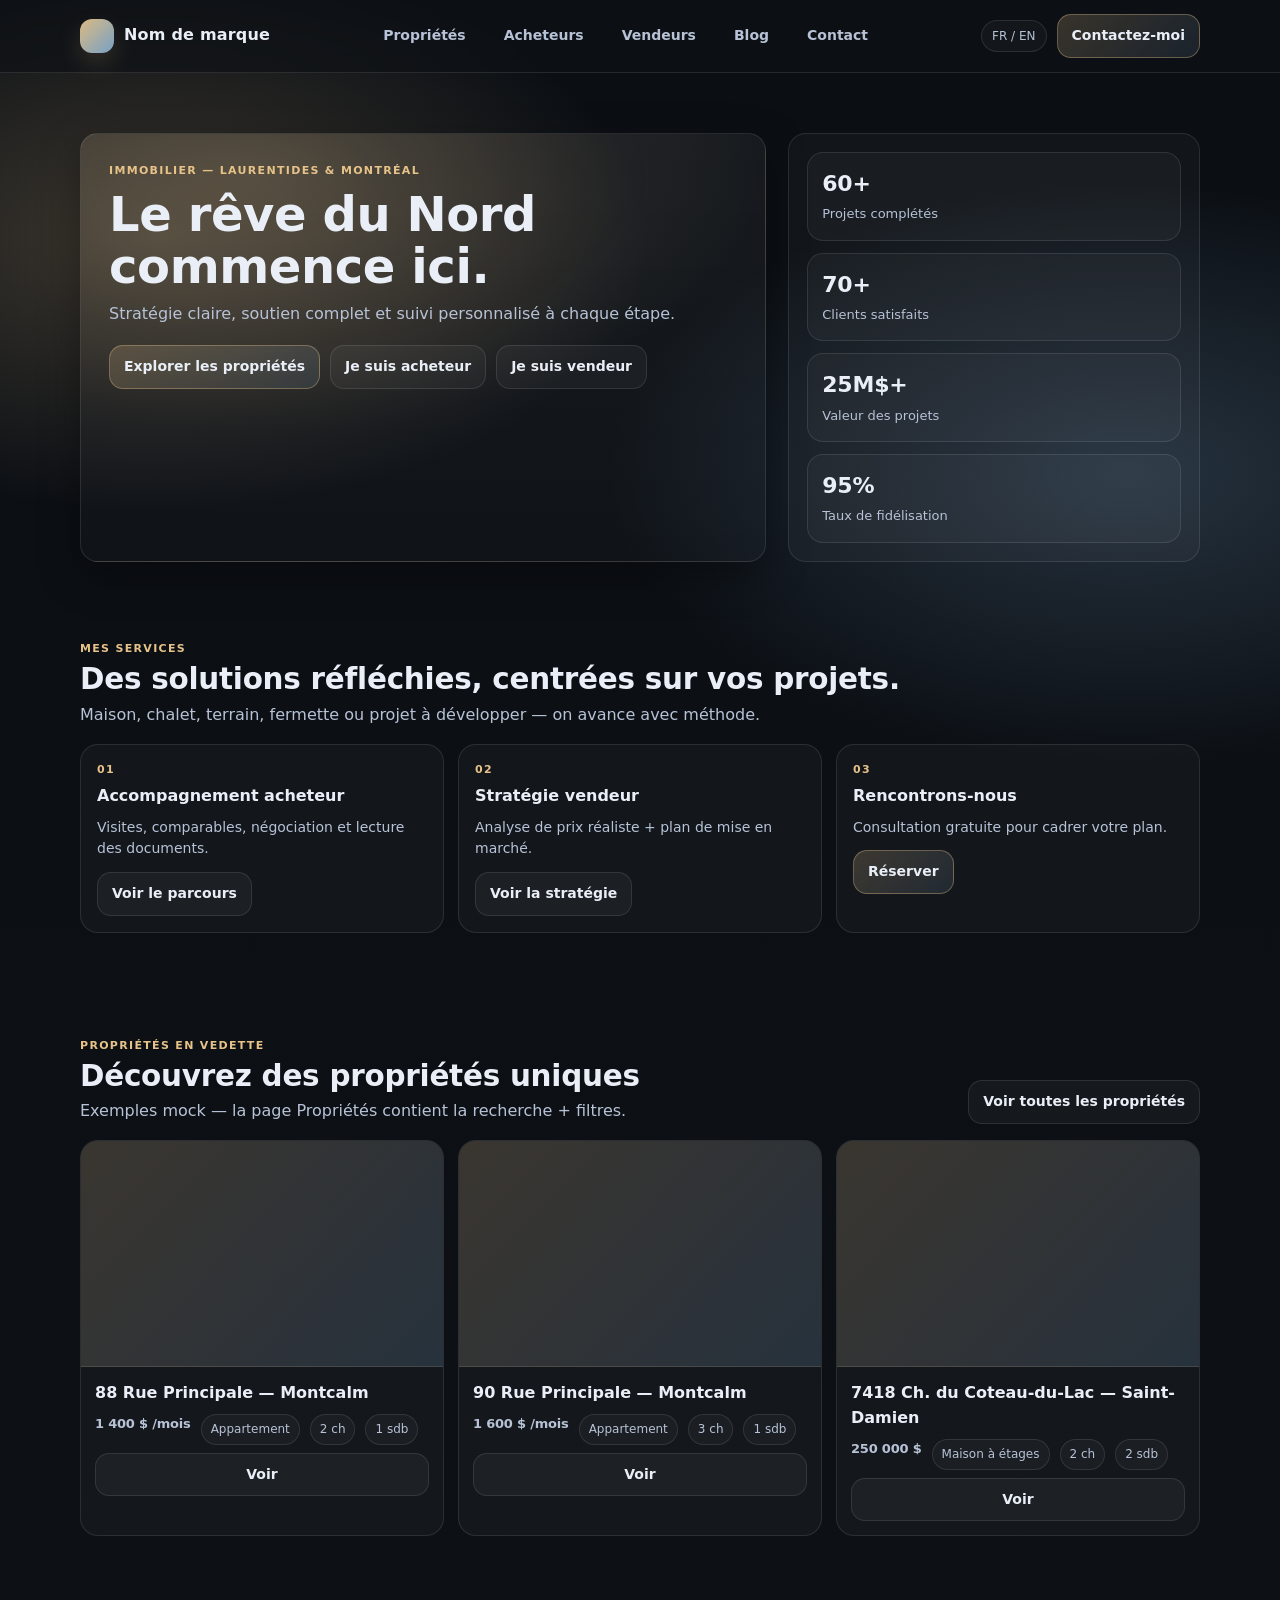
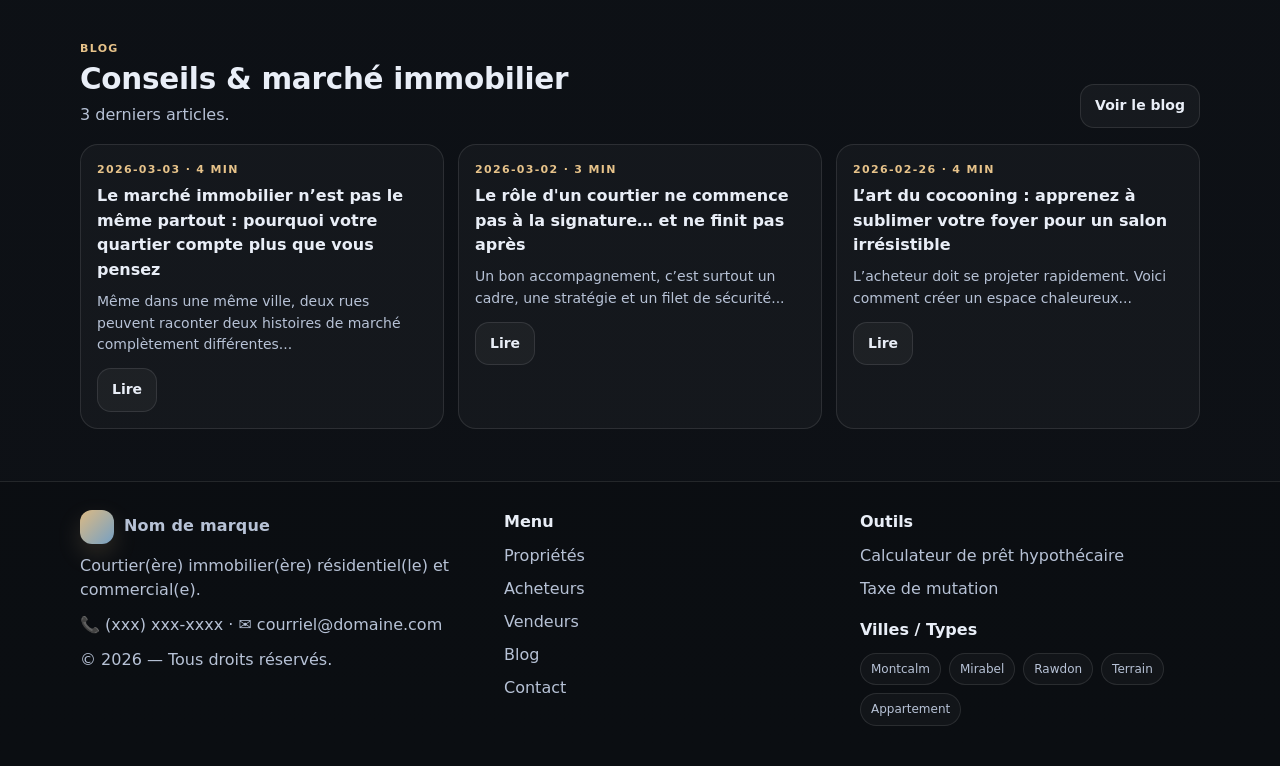
==== index.html @ 5472fef8 "commit initiale" ====
<!doctype html>
<html lang="fr">
<head>
  <meta charset="utf-8" />
  <meta name="viewport" content="width=device-width, initial-scale=1" />
  <title>Nom de marque | Accueil</title>
  <link rel="stylesheet" href="assets/styles.css" />
</head>
<body>
<header>
  <div class="container">
    <div class="nav">
      <a class="brand" href="index.html"><span class="logo" aria-hidden="true"></span><span>Nom de marque</span></a>

      <nav class="navlinks" aria-label="Navigation principale">
        <a href="proprietes.html">Propriétés</a>
        <a href="acheteurs.html">Acheteurs</a>
        <a href="vendeurs.html">Vendeurs</a>
        <a href="blog.html">Blog</a>
        <a href="contact.html">Contact</a>
      </nav>

      <div class="nav-cta">
        <span class="chip">FR / EN</span>
        <a class="btn primary" href="contact.html">Contactez-moi</a>
        <button class="burger" id="burger" aria-label="Ouvrir le menu">☰</button>
      </div>
    </div>

    <div class="mobilemenu" id="mobilemenu" aria-label="Menu mobile">
      <a href="proprietes.html">Propriétés</a>
      <a href="acheteurs.html">Acheteurs</a>
      <a href="vendeurs.html">Vendeurs</a>
      <a href="blog.html">Blog</a>
      <a href="contact.html">Contact</a>
    </div>
  </div>
</header>

<main class="container">

  <section class="hero">
    <div class="hero-grid">
      <div class="hero-card">
        <div class="kicker">Immobilier — Laurentides & Montréal</div>
        <h1>Le rêve du Nord commence ici.</h1>
        <p>Stratégie claire, soutien complet et suivi personnalisé à chaque étape.</p>

        <div class="hero-actions">
          <a class="btn primary" href="proprietes.html">Explorer les propriétés</a>
          <a class="btn" href="acheteurs.html">Je suis acheteur</a>
          <a class="btn" href="vendeurs.html">Je suis vendeur</a>
        </div>
      </div>

      <aside class="hero-side">
        <div class="mini"><strong>60+</strong><span>Projets complétés</span></div>
        <div class="mini"><strong>70+</strong><span>Clients satisfaits</span></div>
        <div class="mini"><strong>25M$+</strong><span>Valeur des projets</span></div>
        <div class="mini"><strong>95%</strong><span>Taux de fidélisation</span></div>
      </aside>
    </div>
  </section>

  <section>
    <div class="section-title">
      <div>
        <div class="kicker">Mes services</div>
        <h2>Des solutions réfléchies, centrées sur vos projets.</h2>
        <p>Maison, chalet, terrain, fermette ou projet à développer — on avance avec méthode.</p>
      </div>
    </div>

    <div class="grid-3">
      <div class="card">
        <div class="kicker">01</div>
        <h3>Accompagnement acheteur</h3>
        <p>Visites, comparables, négociation et lecture des documents.</p>
        <div style="margin-top:12px;"><a class="btn" href="acheteurs.html">Voir le parcours</a></div>
      </div>
      <div class="card">
        <div class="kicker">02</div>
        <h3>Stratégie vendeur</h3>
        <p>Analyse de prix réaliste + plan de mise en marché.</p>
        <div style="margin-top:12px;"><a class="btn" href="vendeurs.html">Voir la stratégie</a></div>
      </div>
      <div class="card">
        <div class="kicker">03</div>
        <h3>Rencontrons-nous</h3>
        <p>Consultation gratuite pour cadrer votre plan.</p>
        <div style="margin-top:12px;"><a class="btn primary" href="contact.html">Réserver</a></div>
      </div>
    </div>
  </section>

  <section>
    <div class="section-title">
      <div>
        <div class="kicker">Propriétés en vedette</div>
        <h2>Découvrez des propriétés uniques</h2>
        <p>Exemples mock — la page Propriétés contient la recherche + filtres.</p>
      </div>
      <a class="btn" href="proprietes.html">Voir toutes les propriétés</a>
    </div>

    <div class="grid-3" id="featured"></div>
  </section>

  <section>
    <div class="section-title">
      <div>
        <div class="kicker">Blog</div>
        <h2>Conseils & marché immobilier</h2>
        <p>3 derniers articles.</p>
      </div>
      <a class="btn" href="blog.html">Voir le blog</a>
    </div>
    <div class="grid-3" id="latestPosts"></div>
  </section>

</main>
<footer>
  <div class="container">
    <div class="footer-grid">
      <div>
        <div class="brand"><span class="logo" aria-hidden="true"></span><span>Nom de marque</span></div>
        <p style="margin-top:10px;">Courtier(ère) immobilier(ère) résidentiel(le) et commercial(e).</p>
        <p style="margin-top:10px;">📞 (xxx) xxx-xxxx · ✉️ courriel@domaine.com</p>
        <p style="margin-top:10px;">© <span id="year"></span> — Tous droits réservés.</p>
      </div>

      <div>
        <h4>Menu</h4>
        <div class="footer-links">
          <a href="proprietes.html">Propriétés</a>
          <a href="acheteurs.html">Acheteurs</a>
          <a href="vendeurs.html">Vendeurs</a>
          <a href="blog.html">Blog</a>
          <a href="contact.html">Contact</a>
        </div>
      </div>

      <div>
        <h4>Outils</h4>
        <div class="footer-links">
          <a href="#" target="_blank" rel="noreferrer">Calculateur de prêt hypothécaire</a>
          <a href="#" target="_blank" rel="noreferrer">Taxe de mutation</a>
        </div>

        <h4 style="margin-top:16px;">Villes / Types</h4>
        <div class="pills">
          <a href="proprietes.html?city=Montcalm">Montcalm</a>
          <a href="proprietes.html?city=Mirabel">Mirabel</a>
          <a href="proprietes.html?city=Rawdon">Rawdon</a>
          <a href="proprietes.html?type=Terrain">Terrain</a>
          <a href="proprietes.html?type=Appartement">Appartement</a>
        </div>
      </div>
    </div>
  </div>
</footer>


<script type="module">
  import "./assets/main.js";
  import { LISTINGS } from "./data/listings.js";
  import { POSTS } from "./data/posts.js";
  import { money } from "./assets/main.js";

  // Featured listings (3)
  const featured = LISTINGS.slice(0,3);
  const el = document.getElementById("featured");
  el.innerHTML = featured.map(l => `
    <article class="card listing">
      <div class="thumb" aria-label="Photo propriété (placeholder)"></div>
      <div class="listing-body">
        <strong>${l.title} — ${l.city}</strong>
        <div class="meta">
          <span class="price">${l.mode === "location" ? money(l.price) + " /mois" : money(l.price)}</span>
          <span class="tag">${l.type}</span>
          <span class="tag">${l.beds} ch</span>
          <span class="tag">${l.baths} sdb</span>
        </div>
        <a class="btn" href="proprietes.html?mls=${encodeURIComponent(l.id)}">Voir</a>
      </div>
    </article>
  `).join("");

  // Latest posts (3)
  const latest = POSTS.slice(0,3);
  const p = document.getElementById("latestPosts");
  p.innerHTML = latest.map(post => `
    <div class="card">
      <div class="kicker">${post.date} · ${post.minutes} min</div>
      <h3>${post.title}</h3>
      <p>${post.excerpt}</p>
      <div style="margin-top:12px;">
        <a class="btn" href="article.html?slug=${encodeURIComponent(post.slug)}">Lire</a>
      </div>
    </div>
  `).join("");
</script>
</body>
</html>
---- assets/styles.css ----
:root{
  --bg:#0e1116;
  --panel:#121826;
  --card:#141c2b;
  --text:#e9eef7;
  --muted:#b7c2d6;
  --line:rgba(255,255,255,.10);
  --accent:#e7c38a;
  --accent2:#9ad1ff;

  --radius:18px;
  --shadow: 0 14px 40px rgba(0,0,0,.35);
  --max: 1120px;
}

*{ box-sizing:border-box; }
body{
  margin:0;
  font-family: ui-sans-serif, system-ui, -apple-system, Segoe UI, Roboto, Helvetica, Arial;
  color:var(--text);
  background:
    radial-gradient(900px 500px at 12% 10%, rgba(231,195,138,.22), transparent 55%),
    radial-gradient(900px 500px at 88% 20%, rgba(154,209,255,.18), transparent 58%),
    linear-gradient(180deg, #0b0f14, var(--bg));
  line-height:1.55;
}
a{ color:inherit; text-decoration:none; }
img{ max-width:100%; display:block; }
.container{ width:min(var(--max), 92vw); margin-inline:auto; }

header{
  position:sticky; top:0; z-index:50;
  backdrop-filter: blur(10px);
  background: rgba(14,17,22,.65);
  border-bottom:1px solid var(--line);
}
.nav{
  display:flex; align-items:center; justify-content:space-between;
  padding:14px 0;
  gap:14px;
}
.brand{
  display:flex; align-items:center; gap:10px;
  font-weight:700; letter-spacing:.2px;
}
.logo{
  width:34px; height:34px; border-radius:12px;
  background: linear-gradient(135deg, rgba(231,195,138,.95), rgba(154,209,255,.75));
  box-shadow: 0 10px 25px rgba(231,195,138,.16);
}
.navlinks{
  display:flex; gap:18px; align-items:center;
  color:var(--muted);
  font-weight:600;
  font-size:14px;
}
.navlinks a{ padding:8px 10px; border-radius:12px; }
.navlinks a:hover{ background: rgba(255,255,255,.06); color:var(--text); }
.nav-cta{ display:flex; gap:10px; align-items:center; }
.chip{
  font-size:12px; color:var(--muted);
  border:1px solid var(--line);
  padding:6px 10px; border-radius:999px;
  background: rgba(255,255,255,.03);
}
.btn{
  display:inline-flex; align-items:center; justify-content:center;
  padding:10px 14px;
  border-radius:14px;
  border:1px solid var(--line);
  background: rgba(255,255,255,.04);
  color:var(--text);
  font-weight:700;
  font-size:14px;
  gap:10px;
  transition:.18s ease;
  cursor:pointer;
  user-select:none;
}
.btn:hover{ transform: translateY(-1px); background: rgba(255,255,255,.07); }
.btn.primary{
  border-color: rgba(231,195,138,.35);
  background: linear-gradient(135deg, rgba(231,195,138,.20), rgba(154,209,255,.10));
}
.btn.ghost{ border-color: transparent; background: transparent; }

.burger{
  display:none;
  width:44px; height:44px;
  border-radius:14px;
  border:1px solid var(--line);
  background: rgba(255,255,255,.04);
  color:var(--text);
}
.mobilemenu{ display:none; padding: 0 0 14px; }
.mobilemenu a{
  display:block; padding:10px 10px; border-radius: 12px;
  color:var(--muted);
}
.mobilemenu a:hover{ background: rgba(255,255,255,.06); color:var(--text); }
.mobilemenu.open{ display:block; }

main{ padding:42px 0 0; }

.hero{ padding: 18px 0 26px; }
.hero-grid{
  display:grid;
  grid-template-columns: 1.25fr .75fr;
  gap:22px;
  align-items:stretch;
}
.hero-card{
  border:1px solid var(--line);
  background:
    radial-gradient(850px 420px at 25% 10%, rgba(231,195,138,.18), transparent 60%),
    linear-gradient(180deg, rgba(255,255,255,.05), rgba(255,255,255,.02));
  border-radius: var(--radius);
  box-shadow: var(--shadow);
  padding:28px;
  overflow:hidden;
}
.kicker{ color:var(--accent); font-weight:800; letter-spacing:.12em; font-size:11px; text-transform:uppercase; }
h1{
  margin:10px 0 10px;
  font-size: clamp(28px, 4.2vw, 48px);
  line-height:1.08;
  letter-spacing:-.4px;
}
p{ color:var(--muted); margin:0; }

.hero-actions{ display:flex; flex-wrap:wrap; gap:10px; margin-top:18px; }

.hero-side{
  border:1px solid var(--line);
  border-radius: var(--radius);
  background: rgba(255,255,255,.03);
  padding:18px;
  display:flex; flex-direction:column; gap:12px;
}
.mini{
  border:1px solid var(--line);
  background: rgba(255,255,255,.03);
  border-radius: 16px;
  padding:14px;
}
.mini strong{ display:block; font-size:22px; letter-spacing:-.2px; }
.mini span{ color:var(--muted); font-size:13px; }

section{ padding:52px 0; }
.section-title{
  display:flex; align-items:flex-end; justify-content:space-between;
  gap:16px; margin-bottom:16px;
}
.section-title h2{
  margin:0;
  font-size: clamp(20px, 2.3vw, 30px);
  letter-spacing:-.25px;
}
.section-title p{ max-width: 70ch; }

.grid-3{ display:grid; grid-template-columns: repeat(3, 1fr); gap:14px; }
.grid-2{ display:grid; grid-template-columns: repeat(2, 1fr); gap:14px; }

.card{
  border:1px solid var(--line);
  border-radius: var(--radius);
  background: rgba(255,255,255,.03);
  padding:16px;
}
.card h3{ margin:6px 0 8px; font-size:16px; }
.card p{ margin:0; color:var(--muted); font-size:14px; }

.listing{
  display:flex; flex-direction:column;
  overflow:hidden;
  padding:0;
}
.thumb{
  aspect-ratio: 16/10;
  background: linear-gradient(135deg, rgba(231,195,138,.18), rgba(154,209,255,.14));
  border-bottom:1px solid var(--line);
}
.listing-body{ padding:14px; display:flex; flex-direction:column; gap:8px; }
.meta{ display:flex; flex-wrap:wrap; gap:10px; color:var(--muted); font-size:13px; }
.price{ font-weight:900; letter-spacing:-.2px; }
.tag{
  font-size:12px; color:var(--muted);
  border:1px solid var(--line);
  padding:5px 9px; border-radius:999px;
  background: rgba(255,255,255,.03);
}

/* Filters */
.filters{
  display:grid; gap:10px;
  grid-template-columns: repeat(4, 1fr);
  margin: 14px 0 10px;
}
select, input, textarea{
  width:100%;
  padding:12px 12px;
  border-radius:14px;
  border:1px solid var(--line);
  background: rgba(0,0,0,.18);
  color: var(--text);
  outline:none;
  font: inherit;
}
.filters .btn{ width:100%; }

.pager{
  display:flex; gap:8px; flex-wrap:wrap;
  margin-top:14px;
}

.article{
  border:1px solid var(--line);
  border-radius: var(--radius);
  background: rgba(255,255,255,.03);
  padding:18px;
}
.article h2{ margin:6px 0 8px; letter-spacing:-.2px; }
.article .small{ color:var(--muted); font-size:13px; }

footer{
  padding:28px 0 40px;
  border-top:1px solid var(--line);
  color:var(--muted);
  background: rgba(0,0,0,.18);
}
.footer-grid{
  display:grid;
  grid-template-columns: 1.2fr 1fr 1fr;
  gap:16px;
}
.footer-grid h4{ margin:0 0 10px; color:var(--text); }
.footer-links{ display:flex; flex-direction:column; gap:8px; }
.pills{ display:flex; flex-wrap:wrap; gap:8px; }
.pills a{
  font-size:12px; color:var(--muted);
  border:1px solid var(--line);
  padding:6px 10px; border-radius:999px;
  background: rgba(255,255,255,.03);
}

@media (max-width: 900px){
  .hero-grid{ grid-template-columns: 1fr; }
  .grid-3{ grid-template-columns: 1fr; }
  .grid-2{ grid-template-columns: 1fr; }
  .filters{ grid-template-columns: 1fr; }
  .navlinks{ display:none; }
  .burger{ display:inline-flex; align-items:center; justify-content:center; }
  .nav-cta .chip{ display:none; }
  .footer-grid{ grid-template-columns: 1fr; }
}
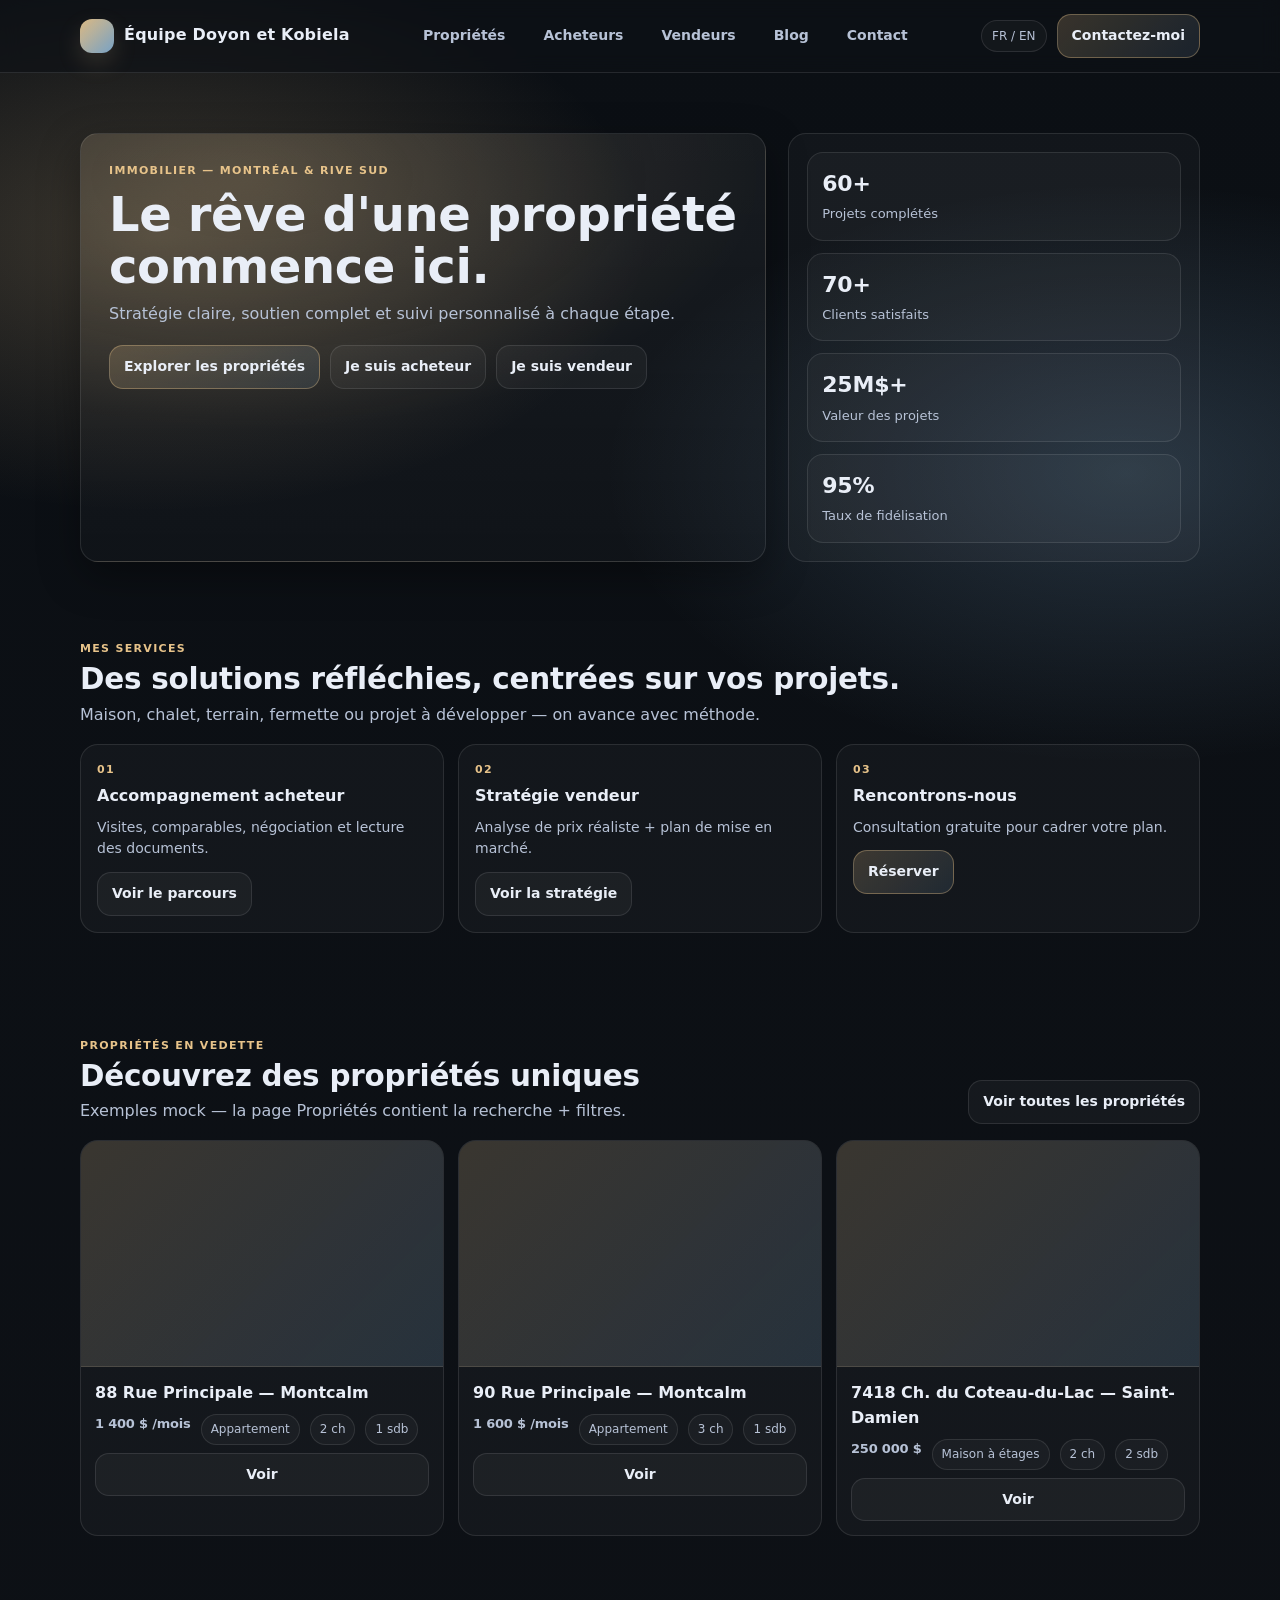
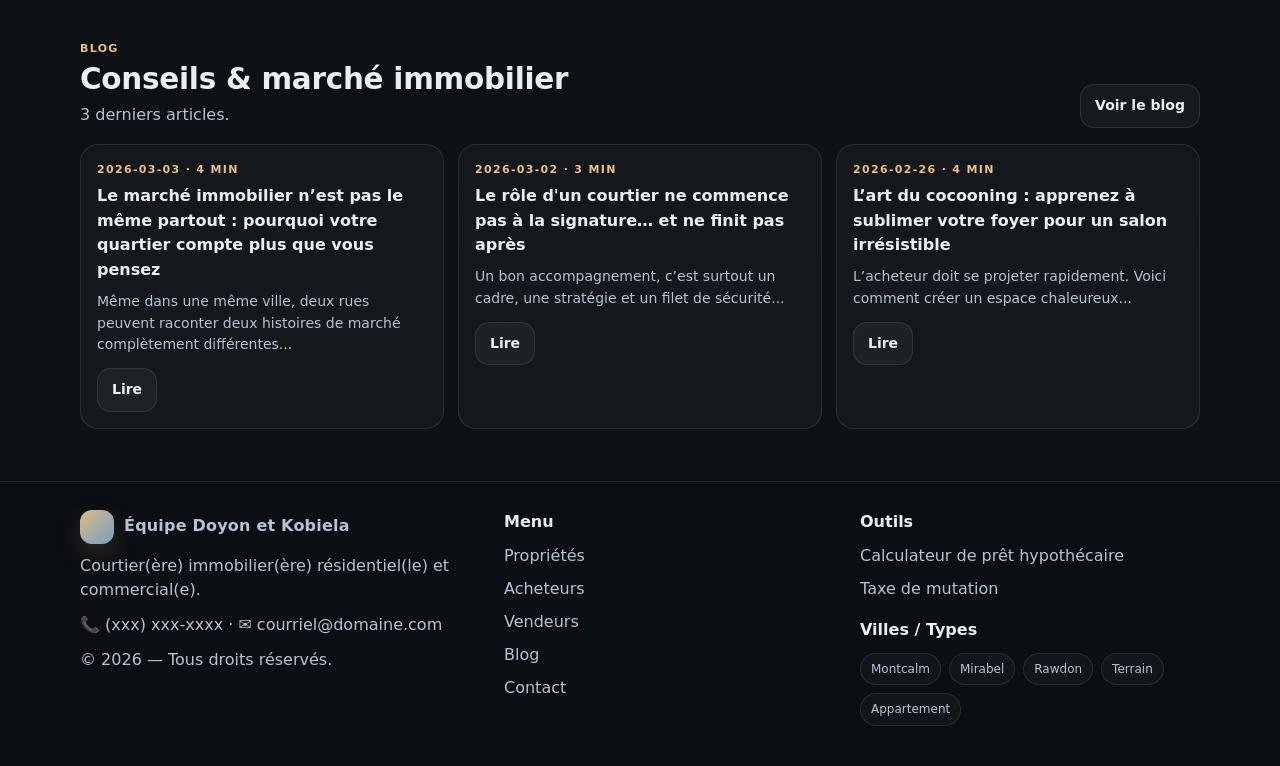
==== commit cbbee688: "Équipe Doyon et Kobiela" ====
--- a/index.html
+++ b/index.html
@@ -3,14 +3,14 @@
 <head>
   <meta charset="utf-8" />
   <meta name="viewport" content="width=device-width, initial-scale=1" />
-  <title>Nom de marque | Accueil</title>
+  <title>Équipe Doyon et Kobiela | Accueil</title>
   <link rel="stylesheet" href="assets/styles.css" />
 </head>
 <body>
 <header>
   <div class="container">
     <div class="nav">
-      <a class="brand" href="index.html"><span class="logo" aria-hidden="true"></span><span>Nom de marque</span></a>
+      <a class="brand" href="index.html"><span class="logo" aria-hidden="true"></span><span>Équipe Doyon et Kobiela</span></a>
 
       <nav class="navlinks" aria-label="Navigation principale">
         <a href="proprietes.html">Propriétés</a>
@@ -42,8 +42,8 @@
   <section class="hero">
     <div class="hero-grid">
       <div class="hero-card">
-        <div class="kicker">Immobilier — Laurentides & Montréal</div>
-        <h1>Le rêve du Nord commence ici.</h1>
+        <div class="kicker">Immobilier — Montréal & Rive Sud</div>
+        <h1>Le rêve d'une propriété commence ici.</h1>
         <p>Stratégie claire, soutien complet et suivi personnalisé à chaque étape.</p>
 
         <div class="hero-actions">
@@ -123,7 +123,7 @@
   <div class="container">
     <div class="footer-grid">
       <div>
-        <div class="brand"><span class="logo" aria-hidden="true"></span><span>Nom de marque</span></div>
+        <div class="brand"><span class="logo" aria-hidden="true"></span><span>Équipe Doyon et Kobiela</span></div>
         <p style="margin-top:10px;">Courtier(ère) immobilier(ère) résidentiel(le) et commercial(e).</p>
         <p style="margin-top:10px;">📞 (xxx) xxx-xxxx · ✉️ courriel@domaine.com</p>
         <p style="margin-top:10px;">© <span id="year"></span> — Tous droits réservés.</p>
